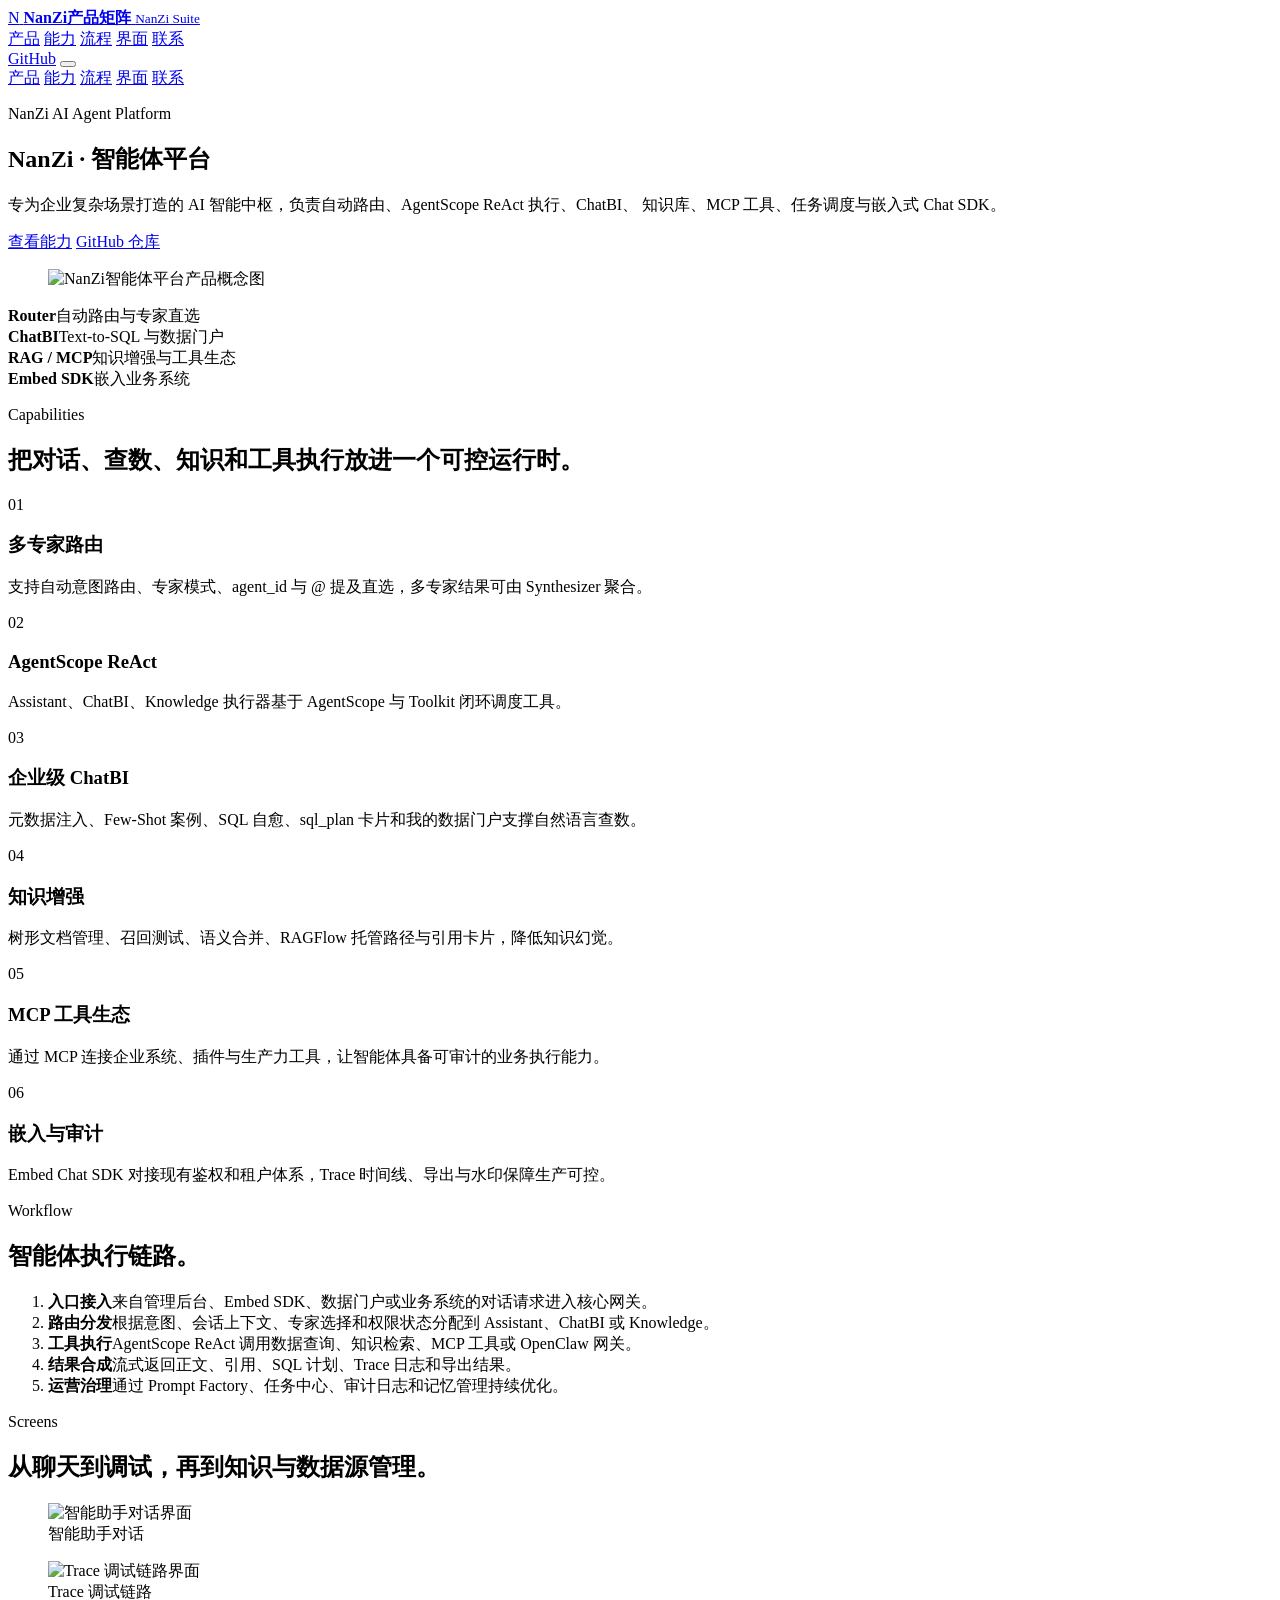
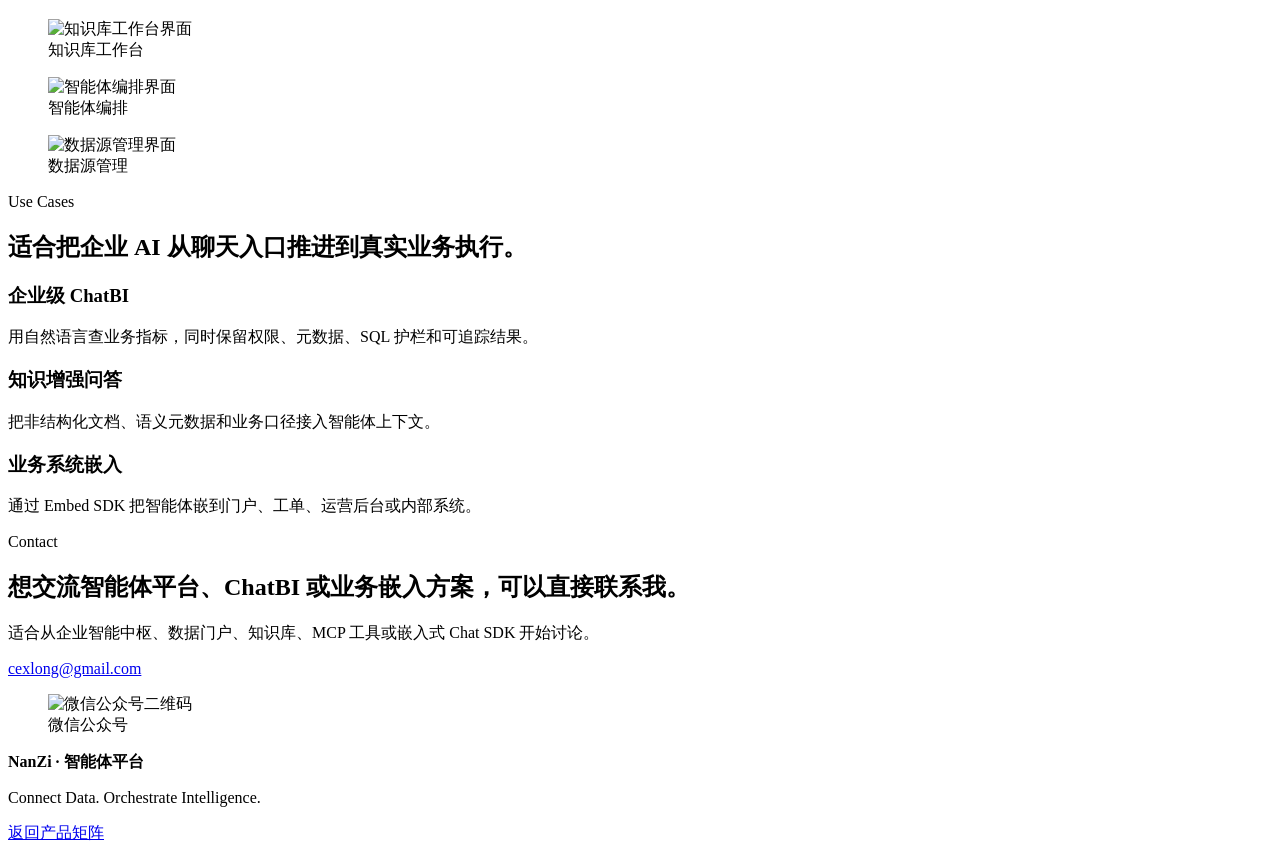
==== products/ai-agent-platform.html @ 121e5076 "将品牌名从云枢/yunshu 统一替换为 NanZi/nanzi" ====
<!DOCTYPE html>
<html lang="zh-CN">
  <head>
    <meta charset="UTF-8" />
    <meta name="viewport" content="width=device-width, initial-scale=1.0" />
    <meta
      name="description"
      content="NanZi · 智能体平台：企业级 AI 智能体编排、ChatBI、知识库、MCP、Embed Chat SDK 与全链路 Trace。"
    />
    <title>NanZi · 智能体平台 | NanZi产品矩阵</title>
    <link rel="canonical" href="https://randychen1985.github.io/nanzi/products/ai-agent-platform.html" />
    <meta property="og:type" content="website" />
    <meta property="og:locale" content="zh_CN" />
    <meta property="og:site_name" content="NanZi产品矩阵" />
    <meta property="og:title" content="NanZi · 智能体平台" />
    <meta
      property="og:description"
      content="面向企业复杂场景的 AI 智能中枢，承接路由、编排、ChatBI、知识增强、工具执行与业务系统嵌入。"
    />
    <meta property="og:url" content="https://randychen1985.github.io/nanzi/products/ai-agent-platform.html" />
    <meta
      property="og:image"
      content="https://randychen1985.github.io/nanzi/assets/images/generated-agent-platform.png"
    />
    <meta name="twitter:card" content="summary_large_image" />
    <link rel="icon" href="../assets/favicon.svg" type="image/svg+xml" />
    <link rel="stylesheet" href="../styles.css" />
  </head>
  <body class="product-page">
    <header class="site-header product-header" data-header>
      <a class="brand" href="../index.html" aria-label="回到NanZi产品矩阵首页">
        <span class="brand-mark">N</span>
        <span>
          <strong>NanZi产品矩阵</strong>
          <small>NanZi Suite</small>
        </span>
      </a>
      <nav class="desktop-nav" aria-label="主导航">
        <a href="../index.html#products">产品</a>
        <a href="#capabilities">能力</a>
        <a href="#workflow">流程</a>
        <a href="#screens">界面</a>
        <a href="#contact">联系</a>
      </nav>
      <a class="header-action" href="https://github.com/RandyChen1985/nanzi-ai-agent-platform" target="_blank" rel="noopener noreferrer">GitHub</a>
      <button class="menu-button" type="button" data-menu-button aria-label="打开菜单">
        <span></span>
        <span></span>
      </button>
    </header>

    <nav class="mobile-nav" data-mobile-nav aria-label="移动导航">
      <a href="../index.html#products">产品</a>
      <a href="#capabilities">能力</a>
      <a href="#workflow">流程</a>
      <a href="#screens">界面</a>
      <a href="#contact">联系</a>
    </nav>

    <main id="top">
      <section class="product-hero agent-theme" aria-labelledby="product-title">
        <div class="container product-hero-grid">
          <div class="product-hero-copy">
            <p class="eyebrow">NanZi AI Agent Platform</p>
            <h1 id="product-title">NanZi · 智能体平台</h1>
            <p>
              专为企业复杂场景打造的 AI 智能中枢，负责自动路由、AgentScope ReAct 执行、ChatBI、
              知识库、MCP 工具、任务调度与嵌入式 Chat SDK。
            </p>
            <div class="hero-actions">
              <a class="button primary" href="#capabilities">查看能力</a>
              <a class="button secondary" href="https://github.com/RandyChen1985/nanzi-ai-agent-platform" target="_blank" rel="noopener noreferrer">GitHub 仓库</a>
            </div>
          </div>
          <figure class="product-hero-shot">
            <img src="../assets/images/generated-agent-platform.png" alt="NanZi智能体平台产品概念图" />
          </figure>
        </div>
      </section>

      <section class="product-strip" aria-label="产品摘要">
        <div class="container strip-grid">
          <div><strong>Router</strong><span>自动路由与专家直选</span></div>
          <div><strong>ChatBI</strong><span>Text-to-SQL 与数据门户</span></div>
          <div><strong>RAG / MCP</strong><span>知识增强与工具生态</span></div>
          <div><strong>Embed SDK</strong><span>嵌入业务系统</span></div>
        </div>
      </section>

      <section class="section" id="capabilities" aria-labelledby="capabilities-title">
        <div class="container">
          <div class="section-heading">
            <p class="section-kicker">Capabilities</p>
            <h2 id="capabilities-title">把对话、查数、知识和工具执行放进一个可控运行时。</h2>
          </div>
          <div class="capability-grid">
            <article>
              <span>01</span>
              <h3>多专家路由</h3>
              <p>支持自动意图路由、专家模式、agent_id 与 @ 提及直选，多专家结果可由 Synthesizer 聚合。</p>
            </article>
            <article>
              <span>02</span>
              <h3>AgentScope ReAct</h3>
              <p>Assistant、ChatBI、Knowledge 执行器基于 AgentScope 与 Toolkit 闭环调度工具。</p>
            </article>
            <article>
              <span>03</span>
              <h3>企业级 ChatBI</h3>
              <p>元数据注入、Few-Shot 案例、SQL 自愈、sql_plan 卡片和我的数据门户支撑自然语言查数。</p>
            </article>
            <article>
              <span>04</span>
              <h3>知识增强</h3>
              <p>树形文档管理、召回测试、语义合并、RAGFlow 托管路径与引用卡片，降低知识幻觉。</p>
            </article>
            <article>
              <span>05</span>
              <h3>MCP 工具生态</h3>
              <p>通过 MCP 连接企业系统、插件与生产力工具，让智能体具备可审计的业务执行能力。</p>
            </article>
            <article>
              <span>06</span>
              <h3>嵌入与审计</h3>
              <p>Embed Chat SDK 对接现有鉴权和租户体系，Trace 时间线、导出与水印保障生产可控。</p>
            </article>
          </div>
        </div>
      </section>

      <section class="section product-flow-section" id="workflow" aria-labelledby="workflow-title">
        <div class="container product-flow-grid">
          <div>
            <p class="section-kicker">Workflow</p>
            <h2 id="workflow-title">智能体执行链路。</h2>
          </div>
          <ol class="timeline-list">
            <li><strong>入口接入</strong><span>来自管理后台、Embed SDK、数据门户或业务系统的对话请求进入核心网关。</span></li>
            <li><strong>路由分发</strong><span>根据意图、会话上下文、专家选择和权限状态分配到 Assistant、ChatBI 或 Knowledge。</span></li>
            <li><strong>工具执行</strong><span>AgentScope ReAct 调用数据查询、知识检索、MCP 工具或 OpenClaw 网关。</span></li>
            <li><strong>结果合成</strong><span>流式返回正文、引用、SQL 计划、Trace 日志和导出结果。</span></li>
            <li><strong>运营治理</strong><span>通过 Prompt Factory、任务中心、审计日志和记忆管理持续优化。</span></li>
          </ol>
        </div>
      </section>

      <section class="section screenshot-section" id="screens" aria-labelledby="screens-title">
        <div class="container">
          <div class="section-heading compact">
            <p class="section-kicker">Screens</p>
            <h2 id="screens-title">从聊天到调试，再到知识与数据源管理。</h2>
          </div>
          <div class="screenshot-grid">
            <figure class="wide"><img src="../assets/images/agent-ai-chat.png" alt="智能助手对话界面" /><figcaption>智能助手对话</figcaption></figure>
            <figure><img src="../assets/images/agent-chat-debug.png" alt="Trace 调试链路界面" /><figcaption>Trace 调试链路</figcaption></figure>
            <figure><img src="../assets/images/agent-knowledge.png" alt="知识库工作台界面" /><figcaption>知识库工作台</figcaption></figure>
            <figure><img src="../assets/images/agent-bot-list.png" alt="智能体编排界面" /><figcaption>智能体编排</figcaption></figure>
            <figure><img src="../assets/images/agent-datasource.png" alt="数据源管理界面" /><figcaption>数据源管理</figcaption></figure>
          </div>
        </div>
      </section>

      <section class="section usecase-section" aria-labelledby="usecase-title">
        <div class="container">
          <div class="section-heading compact">
            <p class="section-kicker">Use Cases</p>
            <h2 id="usecase-title">适合把企业 AI 从聊天入口推进到真实业务执行。</h2>
          </div>
          <div class="usecase-grid">
            <article><h3>企业级 ChatBI</h3><p>用自然语言查业务指标，同时保留权限、元数据、SQL 护栏和可追踪结果。</p></article>
            <article><h3>知识增强问答</h3><p>把非结构化文档、语义元数据和业务口径接入智能体上下文。</p></article>
            <article><h3>业务系统嵌入</h3><p>通过 Embed SDK 把智能体嵌到门户、工单、运营后台或内部系统。</p></article>
          </div>
        </div>
      </section>

      <section class="section contact-section" id="contact" aria-labelledby="contact-title">
        <div class="container contact-grid">
          <div class="contact-copy">
            <p class="section-kicker">Contact</p>
            <h2 id="contact-title">想交流智能体平台、ChatBI 或业务嵌入方案，可以直接联系我。</h2>
            <p>适合从企业智能中枢、数据门户、知识库、MCP 工具或嵌入式 Chat SDK 开始讨论。</p>
            <a class="contact-email" href="mailto:cexlong@gmail.com">cexlong@gmail.com</a>
          </div>
          <figure class="wechat-card">
            <img src="../assets/images/weixin.png" alt="微信公众号二维码" />
            <figcaption>微信公众号</figcaption>
          </figure>
        </div>
      </section>
    </main>

    <footer class="site-footer">
      <div class="container footer-grid">
        <div>
          <strong>NanZi · 智能体平台</strong>
          <p>Connect Data. Orchestrate Intelligence.</p>
        </div>
        <a href="../index.html">返回产品矩阵</a>
      </div>
    </footer>

    <script src="../script.js"></script>
  </body>
</html>
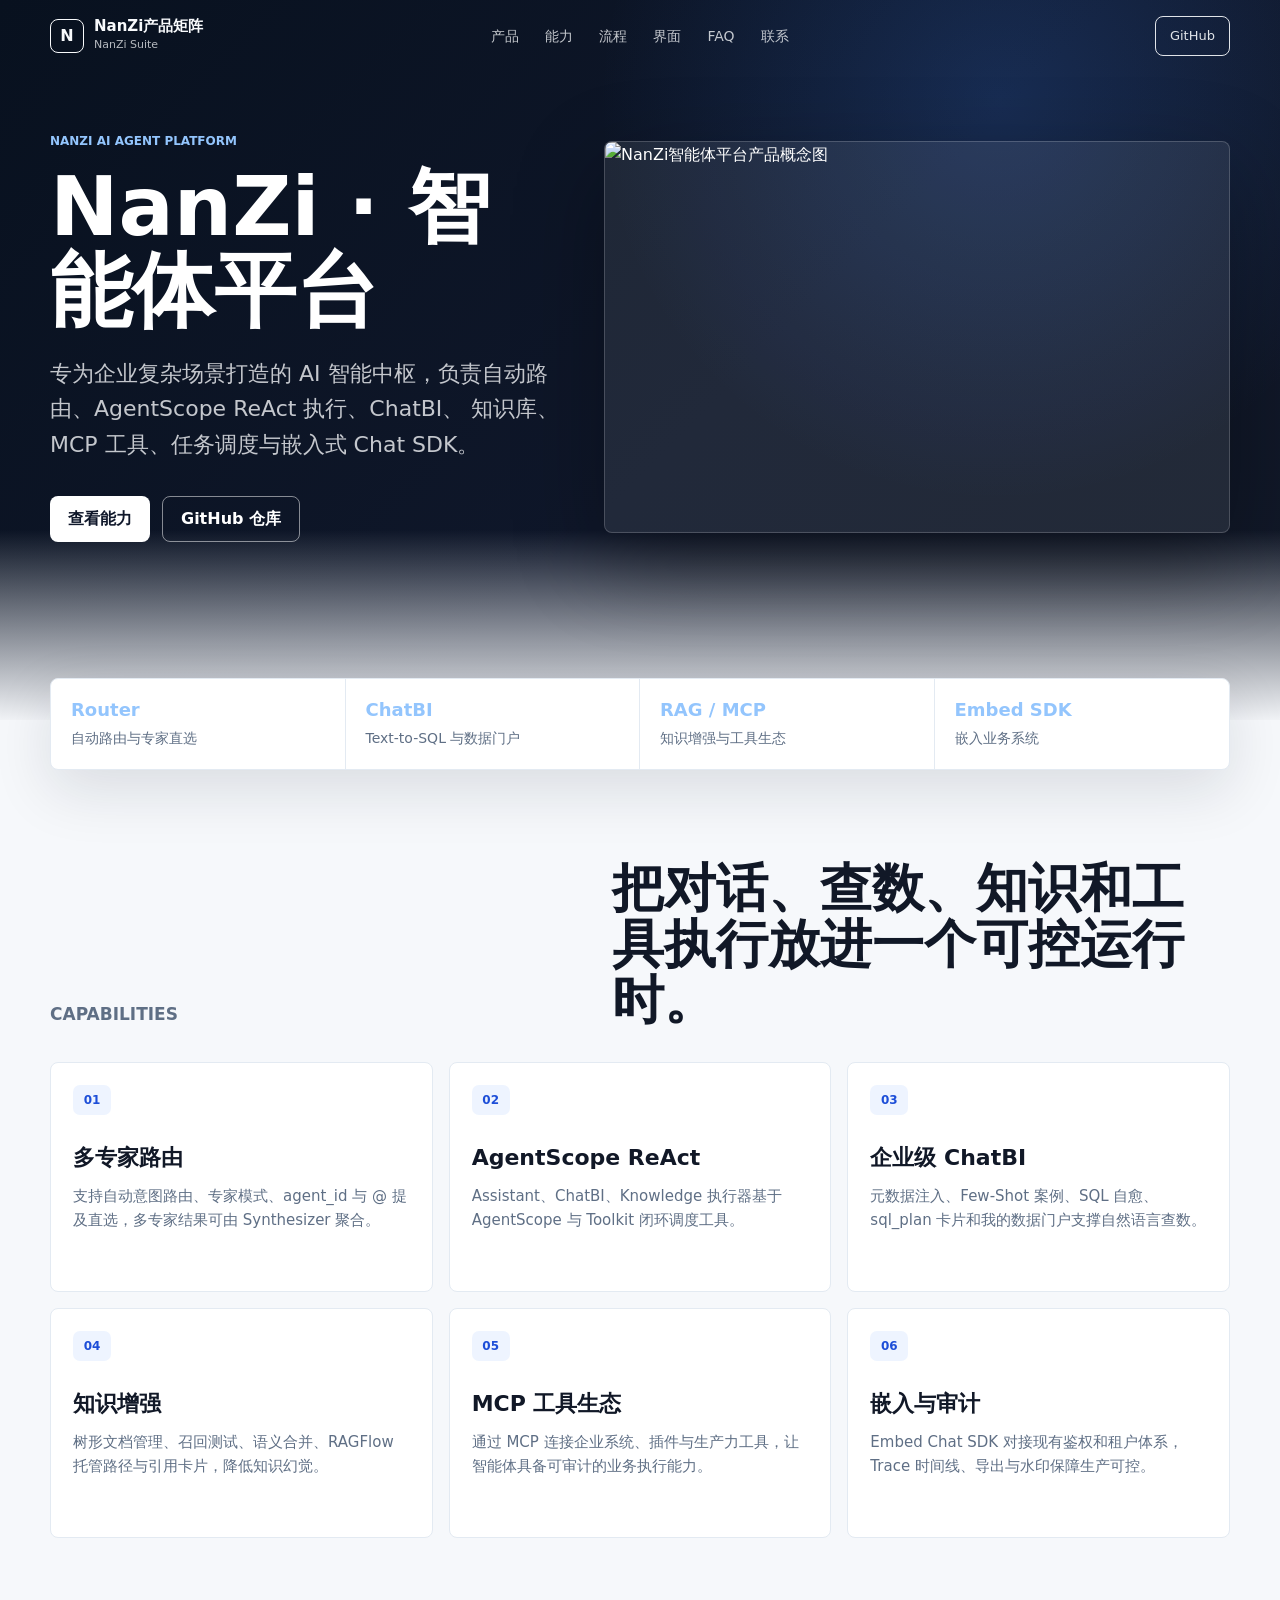
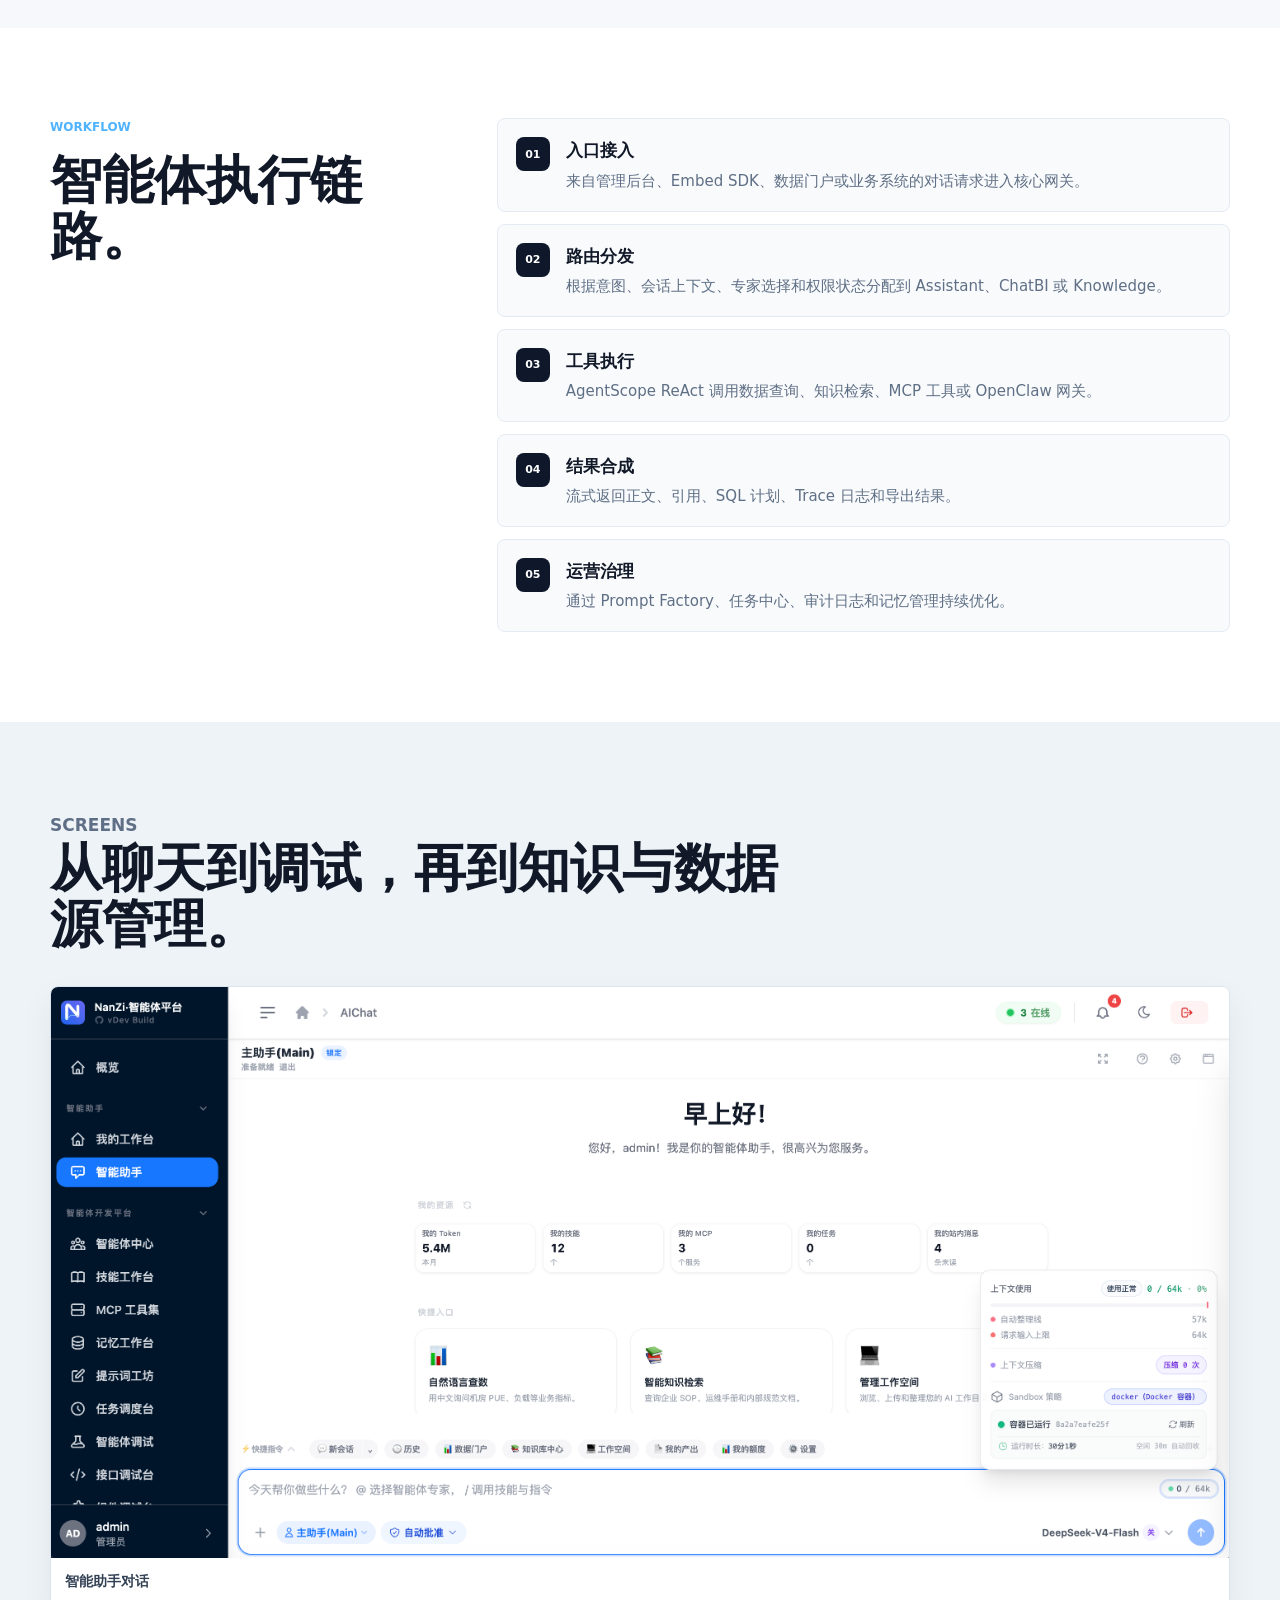
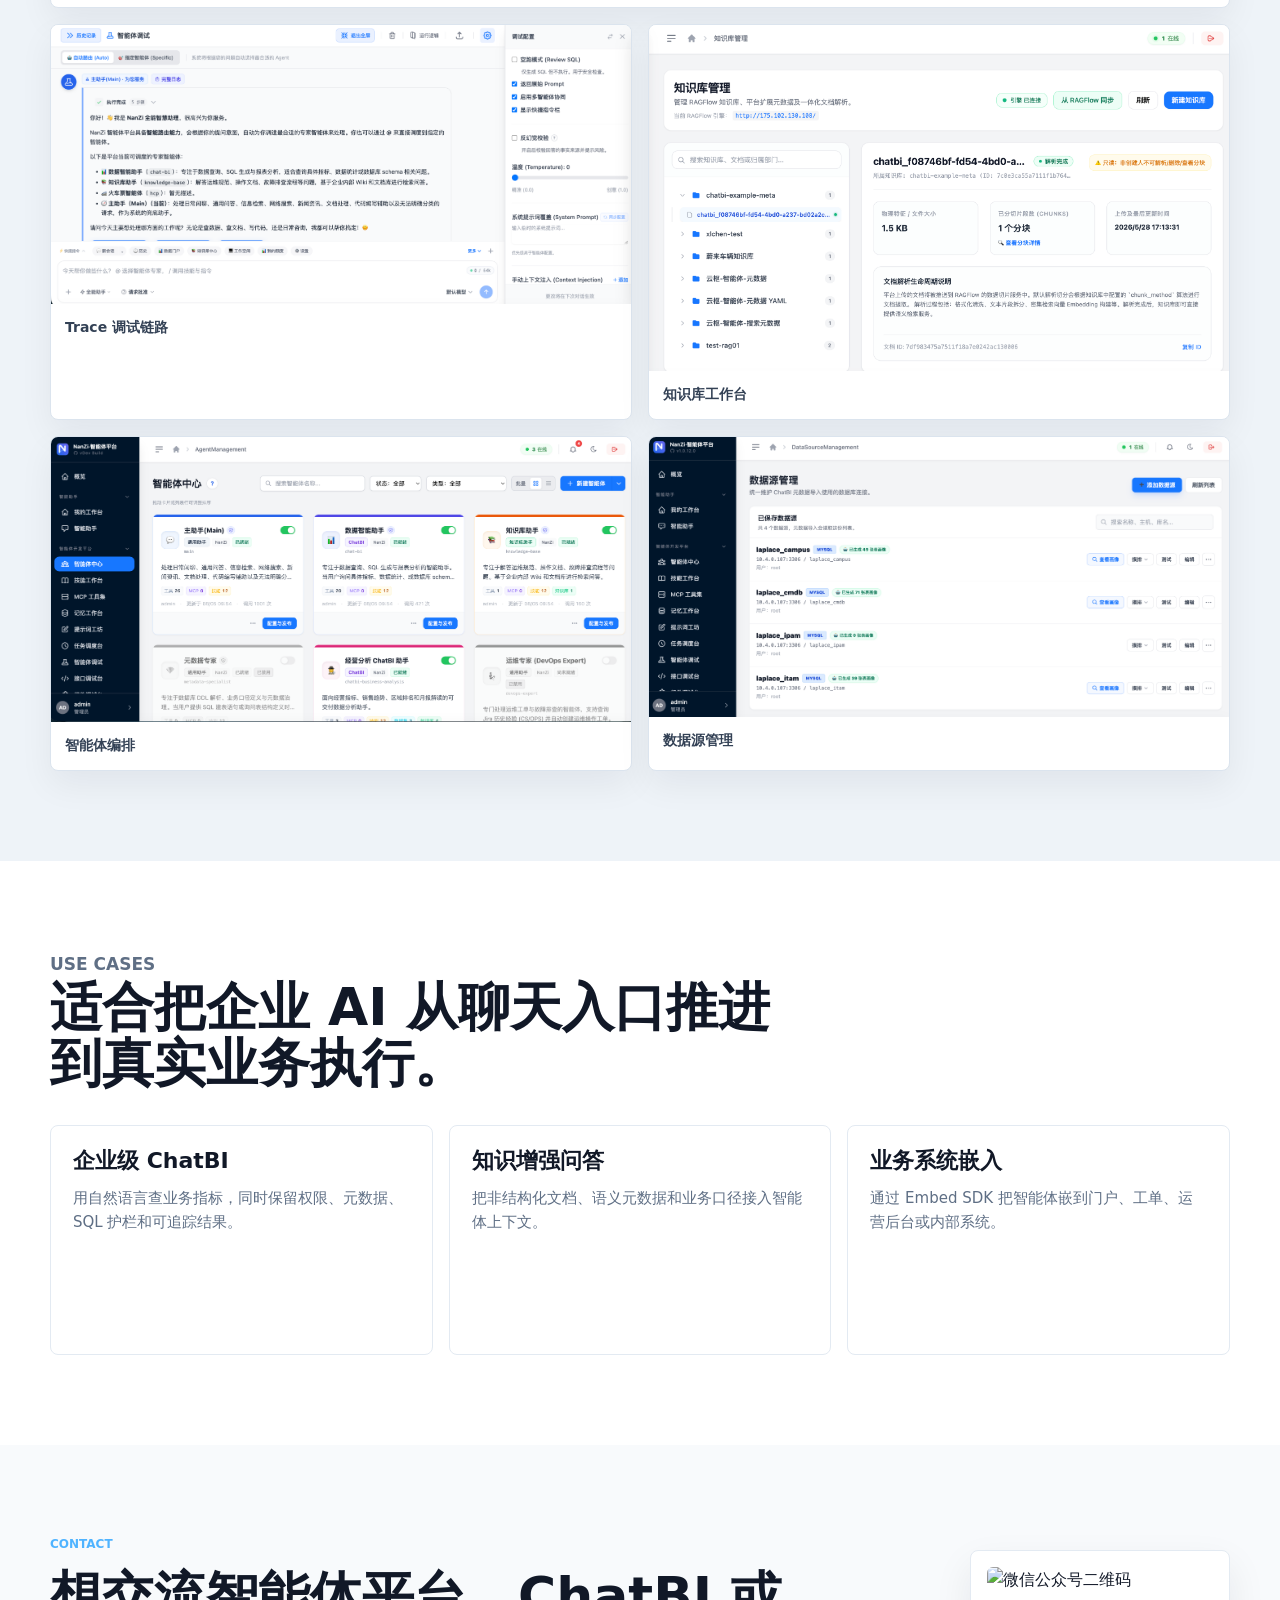
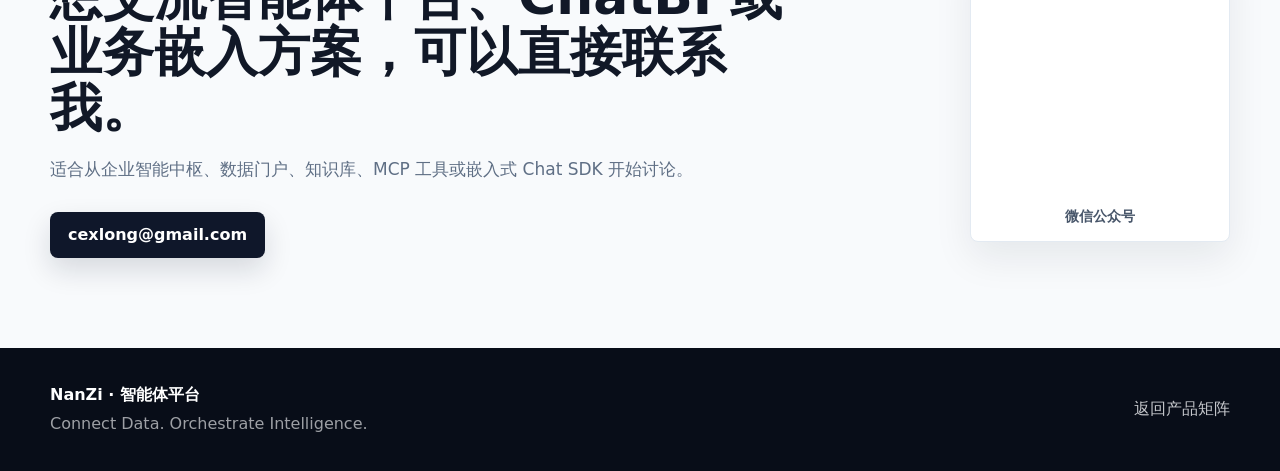
==== commit c47cc100: "新增智能体平台 FAQ 帮助手册页面及导航菜单链接" ====
--- a/products/ai-agent-platform.html
+++ b/products/ai-agent-platform.html
@@ -8,7 +8,7 @@
       content="NanZi · 智能体平台：企业级 AI 智能体编排、ChatBI、知识库、MCP、Embed Chat SDK 与全链路 Trace。"
     />
     <title>NanZi · 智能体平台 | NanZi产品矩阵</title>
-    <link rel="canonical" href="https://randychen1985.github.io/nanzi/products/ai-agent-platform.html" />
+    <link rel="canonical" href="https://randychen1985.github.io/nanzi-aigc/products/ai-agent-platform.html" />
     <meta property="og:type" content="website" />
     <meta property="og:locale" content="zh_CN" />
     <meta property="og:site_name" content="NanZi产品矩阵" />
@@ -17,10 +17,10 @@
       property="og:description"
       content="面向企业复杂场景的 AI 智能中枢，承接路由、编排、ChatBI、知识增强、工具执行与业务系统嵌入。"
     />
-    <meta property="og:url" content="https://randychen1985.github.io/nanzi/products/ai-agent-platform.html" />
+    <meta property="og:url" content="https://randychen1985.github.io/nanzi-aigc/products/ai-agent-platform.html" />
     <meta
       property="og:image"
-      content="https://randychen1985.github.io/nanzi/assets/images/generated-agent-platform.png"
+      content="https://randychen1985.github.io/nanzi-aigc/assets/images/generated-agent-platform.png"
     />
     <meta name="twitter:card" content="summary_large_image" />
     <link rel="icon" href="../assets/favicon.svg" type="image/svg+xml" />
@@ -40,6 +40,7 @@
         <a href="#capabilities">能力</a>
         <a href="#workflow">流程</a>
         <a href="#screens">界面</a>
+        <a href="faq.html">FAQ</a>
         <a href="#contact">联系</a>
       </nav>
       <a class="header-action" href="https://github.com/RandyChen1985/nanzi-ai-agent-platform" target="_blank" rel="noopener noreferrer">GitHub</a>
@@ -54,6 +55,7 @@
       <a href="#capabilities">能力</a>
       <a href="#workflow">流程</a>
       <a href="#screens">界面</a>
+      <a href="faq.html">FAQ</a>
       <a href="#contact">联系</a>
     </nav>
 
--- a/styles.css
+++ b/styles.css
@@ -0,0 +1,1276 @@
+:root {
+  --bg: #f6f8fb;
+  --panel: #ffffff;
+  --ink: #111827;
+  --muted: #5f6f85;
+  --soft: #e3eaf2;
+  --blue: #1d4ed8;
+  --cyan: #0891b2;
+  --green: #15803d;
+  --amber: #b45309;
+  --radius: 8px;
+  --shadow: 0 24px 70px rgba(15, 23, 42, 0.14);
+}
+
+* {
+  box-sizing: border-box;
+}
+
+html {
+  scroll-behavior: smooth;
+}
+
+body {
+  margin: 0;
+  background: var(--bg);
+  color: var(--ink);
+  font-family: Inter, ui-sans-serif, system-ui, -apple-system, BlinkMacSystemFont, "Segoe UI",
+    "PingFang SC", "Microsoft YaHei", sans-serif;
+  line-height: 1.6;
+}
+
+a {
+  color: inherit;
+  text-decoration: none;
+}
+
+img {
+  display: block;
+  max-width: 100%;
+}
+
+.site-header {
+  position: fixed;
+  top: 0;
+  left: 0;
+  right: 0;
+  z-index: 20;
+  display: grid;
+  grid-template-columns: 1fr auto 1fr;
+  align-items: center;
+  gap: 24px;
+  height: 72px;
+  padding: 0 max(24px, calc((100vw - 1180px) / 2));
+  color: #f8fafc;
+  transition: background 180ms ease, border-color 180ms ease, color 180ms ease;
+}
+
+.site-header.is-scrolled,
+.site-header.is-open {
+  background: rgba(255, 255, 255, 0.94);
+  border-bottom: 1px solid rgba(226, 232, 240, 0.9);
+  color: var(--ink);
+  backdrop-filter: blur(16px);
+}
+
+.brand {
+  display: inline-flex;
+  align-items: center;
+  gap: 10px;
+  min-width: 0;
+}
+
+.brand-mark {
+  display: grid;
+  width: 34px;
+  height: 34px;
+  place-items: center;
+  border: 1px solid currentColor;
+  border-radius: 8px;
+  font-weight: 800;
+}
+
+.brand strong,
+.brand small {
+  display: block;
+}
+
+.brand strong {
+  font-size: 15px;
+  line-height: 1.1;
+}
+
+.brand small {
+  margin-top: 2px;
+  color: currentColor;
+  font-size: 11px;
+  opacity: 0.72;
+}
+
+.desktop-nav {
+  display: inline-flex;
+  align-items: center;
+  gap: 26px;
+  color: currentColor;
+  font-size: 14px;
+}
+
+.desktop-nav a {
+  opacity: 0.78;
+}
+
+.desktop-nav a:hover {
+  opacity: 1;
+}
+
+.header-action {
+  justify-self: end;
+  padding: 9px 14px;
+  border: 1px solid currentColor;
+  border-radius: 8px;
+  font-size: 13px;
+  opacity: 0.9;
+}
+
+.menu-button {
+  display: none;
+  justify-self: end;
+  width: 38px;
+  height: 38px;
+  border: 1px solid currentColor;
+  border-radius: 8px;
+  background: transparent;
+  color: inherit;
+}
+
+.menu-button span {
+  display: block;
+  width: 16px;
+  height: 2px;
+  margin: 5px auto;
+  background: currentColor;
+}
+
+.mobile-nav {
+  position: fixed;
+  top: 72px;
+  left: 16px;
+  right: 16px;
+  z-index: 19;
+  display: none;
+  grid-template-columns: 1fr 1fr;
+  gap: 8px;
+  padding: 12px;
+  background: rgba(255, 255, 255, 0.96);
+  border: 1px solid var(--soft);
+  border-radius: 8px;
+  box-shadow: 0 18px 50px rgba(15, 23, 42, 0.16);
+}
+
+.mobile-nav.is-open {
+  display: grid;
+}
+
+.mobile-nav a {
+  padding: 10px;
+  border-radius: 7px;
+  background: #f8fafc;
+  color: var(--ink);
+  font-size: 14px;
+}
+
+.hero {
+  position: relative;
+  display: grid;
+  min-height: 92vh;
+  padding: 118px 24px 56px;
+  overflow: hidden;
+  color: #f8fafc;
+  isolation: isolate;
+}
+
+.hero-media {
+  position: absolute;
+  inset: 0;
+  z-index: -2;
+  display: grid;
+  grid-template-columns: repeat(3, 1fr);
+  gap: 0;
+  background: #0b1220;
+}
+
+.hero-media img {
+  width: 100%;
+  height: 100%;
+  min-height: 92vh;
+  object-fit: cover;
+  filter: saturate(0.8) contrast(0.95);
+  opacity: 0.52;
+}
+
+.hero-overlay {
+  position: absolute;
+  inset: 0;
+  z-index: -1;
+  background:
+    linear-gradient(90deg, rgba(6, 10, 18, 0.88), rgba(6, 10, 18, 0.68) 48%, rgba(6, 10, 18, 0.72)),
+    linear-gradient(180deg, rgba(6, 10, 18, 0.58), rgba(6, 10, 18, 0.88));
+}
+
+.hero-content,
+.container {
+  width: min(1180px, calc(100vw - 48px));
+  margin: 0 auto;
+}
+
+.hero-content {
+  display: flex;
+  flex-direction: column;
+  justify-content: center;
+}
+
+.eyebrow,
+.section-kicker {
+  margin: 0 0 14px;
+  color: #4fb3ff;
+  font-size: 12px;
+  font-weight: 800;
+  letter-spacing: 0;
+  text-transform: uppercase;
+}
+
+.hero h1 {
+  margin: 0;
+  font-size: clamp(40px, 6.8vw, 88px);
+  line-height: 0.98;
+  letter-spacing: 0;
+  white-space: nowrap;
+}
+
+.hero-lead {
+  max-width: 720px;
+  margin: 26px 0 0;
+  color: rgba(248, 250, 252, 0.84);
+  font-size: clamp(18px, 2.2vw, 24px);
+}
+
+.hero-actions {
+  display: flex;
+  flex-wrap: wrap;
+  gap: 12px;
+  margin-top: 34px;
+}
+
+.button {
+  display: inline-flex;
+  align-items: center;
+  justify-content: center;
+  min-height: 46px;
+  padding: 0 18px;
+  border-radius: 8px;
+  font-weight: 700;
+}
+
+.button.primary {
+  background: #ffffff;
+  color: #0f172a;
+}
+
+.button.secondary {
+  border: 1px solid rgba(255, 255, 255, 0.5);
+  color: #ffffff;
+}
+
+.hero-metrics {
+  display: grid;
+  grid-template-columns: repeat(3, minmax(0, 1fr));
+  gap: 1px;
+  width: min(760px, 100%);
+  margin: 54px 0 0;
+  padding: 1px;
+  background: rgba(255, 255, 255, 0.2);
+  border: 1px solid rgba(255, 255, 255, 0.18);
+  border-radius: 8px;
+  overflow: hidden;
+}
+
+.hero-metric {
+  position: relative;
+  display: block;
+  padding: 16px;
+  color: #ffffff;
+  background: rgba(4, 9, 18, 0.38);
+  transition: background 160ms ease;
+}
+
+.hero-metric::after {
+  position: absolute;
+  inset: 0;
+  border: 1px solid transparent;
+  box-shadow: inset 0 0 0 0 rgba(79, 179, 255, 0);
+  content: "";
+  pointer-events: none;
+  transition: border-color 160ms ease, box-shadow 160ms ease;
+}
+
+.hero-metric:hover,
+.hero-metric:focus-visible {
+  background: rgba(18, 32, 54, 0.86);
+}
+
+.hero-metric:hover::after,
+.hero-metric:focus-visible::after {
+  border-color: rgba(79, 179, 255, 0.82);
+  box-shadow:
+    inset 0 0 0 1px rgba(255, 255, 255, 0.14),
+    inset 0 0 22px rgba(79, 179, 255, 0.12);
+}
+
+.hero-metric:focus-visible {
+  outline: 2px solid rgba(125, 211, 252, 0.9);
+  outline-offset: -4px;
+}
+
+.hero-metric strong {
+  display: block;
+  font-size: 13px;
+  font-weight: 800;
+}
+
+.hero-metric span {
+  display: block;
+  margin-top: 4px;
+  color: rgba(248, 250, 252, 0.72);
+  font-size: 13px;
+}
+
+.section {
+  padding: 90px 0;
+}
+
+.intro-section {
+  background: #ffffff;
+}
+
+.intro-grid {
+  display: grid;
+  grid-template-columns: 0.9fr 1.1fr;
+  gap: 52px;
+  align-items: start;
+}
+
+h2 {
+  margin: 0;
+  color: var(--ink);
+  font-size: clamp(30px, 4.2vw, 52px);
+  line-height: 1.08;
+  letter-spacing: 0;
+}
+
+.intro-grid > p,
+.section-heading p,
+.showcase-copy p,
+.delivery-grid p {
+  margin: 0;
+  color: var(--muted);
+  font-size: 17px;
+}
+
+.section-heading {
+  display: grid;
+  grid-template-columns: 0.84fr 1fr;
+  gap: 42px;
+  align-items: end;
+  margin-bottom: 34px;
+}
+
+.section-heading.compact {
+  display: block;
+  max-width: 760px;
+}
+
+.section-heading.compact p:last-child {
+  margin-top: 18px;
+}
+
+.product-grid {
+  display: grid;
+  gap: 18px;
+}
+
+.product-card {
+  display: grid;
+  grid-template-columns: minmax(300px, 0.9fr) minmax(0, 1.1fr);
+  gap: 22px;
+  align-items: stretch;
+  min-height: 360px;
+  padding: 22px;
+  background: var(--panel);
+  border: 1px solid var(--soft);
+  border-radius: 8px;
+  box-shadow: 0 8px 28px rgba(15, 23, 42, 0.05);
+}
+
+.featured-product {
+  grid-template-columns: minmax(300px, 0.88fr) minmax(0, 1.12fr);
+}
+
+.product-copy {
+  display: flex;
+  flex-direction: column;
+  justify-content: center;
+  min-width: 0;
+  padding: 8px;
+}
+
+.product-index {
+  margin: 0 0 14px;
+  color: var(--accent);
+  font-size: 13px;
+  font-weight: 800;
+}
+
+.product-copy h3,
+.scenario-grid h3 {
+  margin: 0;
+  color: var(--ink);
+  font-size: 25px;
+  line-height: 1.18;
+}
+
+.product-copy p {
+  margin: 16px 0 0;
+  color: var(--muted);
+}
+
+.product-copy ul {
+  display: grid;
+  gap: 8px;
+  margin: 20px 0 0;
+  padding: 0;
+  list-style: none;
+}
+
+.product-copy li {
+  position: relative;
+  padding-left: 18px;
+  color: #334155;
+  font-size: 14px;
+}
+
+.product-copy li::before {
+  position: absolute;
+  top: 10px;
+  left: 0;
+  width: 7px;
+  height: 7px;
+  background: var(--accent);
+  border-radius: 50%;
+  content: "";
+}
+
+.product-link {
+  display: inline-flex;
+  align-items: center;
+  gap: 8px;
+  width: fit-content;
+  min-height: 40px;
+  margin-top: 22px;
+  padding: 0 14px;
+  color: var(--accent);
+  font-size: 14px;
+  font-weight: 800;
+  border: 1px solid color-mix(in srgb, var(--accent) 28%, transparent);
+  border-radius: 8px;
+  background: color-mix(in srgb, var(--accent) 8%, #ffffff);
+  transition: transform 160ms ease, border-color 160ms ease, background 160ms ease;
+}
+
+.product-link:hover {
+  background: color-mix(in srgb, var(--accent) 12%, #ffffff);
+  border-color: color-mix(in srgb, var(--accent) 42%, transparent);
+  transform: translateY(-1px);
+}
+
+.product-link span {
+  font-size: 15px;
+}
+
+.product-actions {
+  display: flex;
+  flex-wrap: wrap;
+  gap: 10px;
+  margin-top: 22px;
+}
+
+.product-actions .product-link {
+  margin-top: 0;
+}
+
+.product-link.ghost {
+  color: #334155;
+  background: #ffffff;
+  border-color: var(--soft);
+}
+
+.product-link.ghost:hover {
+  background: #f8fafc;
+  border-color: color-mix(in srgb, var(--accent) 28%, var(--soft));
+}
+
+.accent-cyan {
+  --accent: var(--cyan);
+}
+
+.accent-blue {
+  --accent: var(--blue);
+}
+
+.accent-green {
+  --accent: var(--green);
+}
+
+.product-shot,
+.showcase-image {
+  position: relative;
+  min-width: 0;
+  margin: 0;
+  overflow: hidden;
+  background: #eef3f8;
+  border: 1px solid #dbe4ee;
+  border-radius: 8px;
+}
+
+.product-shot a {
+  display: block;
+  height: 100%;
+  cursor: pointer;
+}
+
+.product-shot a:hover img {
+  opacity: 0.92;
+}
+
+.product-shot img {
+  width: 100%;
+  height: 100%;
+  min-height: 316px;
+  object-fit: cover;
+  object-position: left top;
+  transition: opacity 0.2s ease;
+}
+
+.architecture-section {
+  background: #ffffff;
+}
+
+.architecture-flow {
+  display: grid;
+  grid-template-columns: 1fr 42px 1fr 42px 1fr 42px 1fr;
+  align-items: center;
+  margin-top: 40px;
+}
+
+.flow-node {
+  min-height: 210px;
+  padding: 22px;
+  background: #f8fafc;
+  border: 1px solid var(--soft);
+  border-radius: 8px;
+}
+
+.flow-node span {
+  display: inline-grid;
+  width: 34px;
+  height: 28px;
+  place-items: center;
+  margin-bottom: 26px;
+  background: #eaf1ff;
+  border-radius: 7px;
+  color: var(--blue);
+  font-size: 12px;
+  font-weight: 800;
+}
+
+.flow-node strong {
+  display: block;
+  font-size: 19px;
+}
+
+.flow-node p {
+  margin: 12px 0 0;
+  color: var(--muted);
+  font-size: 14px;
+}
+
+.flow-line {
+  height: 1px;
+  background: #b8c4d2;
+}
+
+.split-showcase {
+  background: #eef3f8;
+}
+
+.showcase-grid {
+  display: grid;
+  grid-template-columns: minmax(0, 1.16fr) minmax(320px, 0.84fr);
+  gap: 38px;
+  align-items: center;
+}
+
+.showcase-image.large img {
+  width: 100%;
+  aspect-ratio: 16 / 9;
+  object-fit: cover;
+  object-position: left top;
+}
+
+.showcase-copy {
+  display: grid;
+  gap: 20px;
+}
+
+.feature-list {
+  display: flex;
+  flex-wrap: wrap;
+  gap: 8px;
+}
+
+.feature-list span {
+  padding: 8px 10px;
+  background: #ffffff;
+  border: 1px solid var(--soft);
+  border-radius: 8px;
+  color: #334155;
+  font-size: 13px;
+  font-weight: 700;
+}
+
+.scenario-grid {
+  display: grid;
+  grid-template-columns: repeat(3, 1fr);
+  gap: 16px;
+}
+
+.scenario-grid article {
+  min-height: 220px;
+  padding: 22px;
+  background: #ffffff;
+  border: 1px solid var(--soft);
+  border-radius: 8px;
+}
+
+.scenario-icon {
+  display: inline-grid;
+  height: 34px;
+  min-width: 42px;
+  place-items: center;
+  margin-bottom: 28px;
+  padding: 0 10px;
+  background: #f1f5f9;
+  border-radius: 7px;
+  color: #0f172a;
+  font-size: 12px;
+  font-weight: 900;
+}
+
+.scenario-grid p {
+  margin: 12px 0 0;
+  color: var(--muted);
+  font-size: 15px;
+}
+
+.delivery-section {
+  background: #0f172a;
+  color: #ffffff;
+}
+
+.delivery-section h2 {
+  color: #ffffff;
+}
+
+.delivery-grid {
+  display: grid;
+  grid-template-columns: 1fr 0.95fr;
+  gap: 48px;
+  align-items: start;
+}
+
+.delivery-grid p {
+  margin-top: 20px;
+  color: rgba(248, 250, 252, 0.74);
+}
+
+.delivery-points {
+  display: grid;
+  gap: 12px;
+}
+
+.delivery-points div {
+  padding: 18px;
+  background: rgba(255, 255, 255, 0.06);
+  border: 1px solid rgba(255, 255, 255, 0.12);
+  border-radius: 8px;
+}
+
+.delivery-points strong,
+.delivery-points span {
+  display: block;
+}
+
+.delivery-points strong {
+  font-size: 17px;
+}
+
+.delivery-points span {
+  margin-top: 6px;
+  color: rgba(248, 250, 252, 0.7);
+  font-size: 14px;
+}
+
+.contact-section {
+  background: #f8fafc;
+}
+
+.contact-grid {
+  display: grid;
+  grid-template-columns: minmax(0, 1fr) 260px;
+  gap: 48px;
+  align-items: center;
+}
+
+.contact-copy {
+  max-width: 760px;
+}
+
+.contact-copy p:last-of-type {
+  margin: 20px 0 0;
+  color: var(--muted);
+  font-size: 17px;
+}
+
+.contact-email {
+  display: inline-flex;
+  align-items: center;
+  justify-content: center;
+  min-height: 46px;
+  margin-top: 28px;
+  padding: 0 18px;
+  color: #ffffff;
+  font-weight: 800;
+  background: #0f172a;
+  border-radius: 8px;
+  box-shadow: 0 12px 28px rgba(15, 23, 42, 0.14);
+}
+
+.contact-email:hover {
+  background: #1e293b;
+}
+
+.wechat-card {
+  width: 100%;
+  margin: 0;
+  padding: 16px 16px 14px;
+  background: #ffffff;
+  border: 1px solid var(--soft);
+  border-radius: 8px;
+  box-shadow: 0 16px 38px rgba(15, 23, 42, 0.08);
+}
+
+.wechat-card img {
+  display: block;
+  width: 100%;
+  aspect-ratio: 1 / 1;
+  object-fit: contain;
+  background: #ffffff;
+  border-radius: 6px;
+}
+
+.wechat-card figcaption {
+  margin-top: 12px;
+  color: #475569;
+  font-size: 14px;
+  font-weight: 800;
+  text-align: center;
+}
+
+.product-page {
+  background: #f6f8fb;
+}
+
+.product-header {
+  color: #f8fafc;
+}
+
+.product-hero {
+  position: relative;
+  min-height: 720px;
+  padding: 132px 0 70px;
+  overflow: hidden;
+  color: #ffffff;
+  background:
+    radial-gradient(circle at 78% 14%, rgba(59, 130, 246, 0.2), transparent 34%),
+    linear-gradient(135deg, #08111f 0%, #0f172a 56%, #111827 100%);
+}
+
+.product-hero::after {
+  position: absolute;
+  inset: auto 0 0;
+  height: 190px;
+  background: linear-gradient(180deg, transparent, rgba(246, 248, 251, 0.98));
+  content: "";
+  pointer-events: none;
+}
+
+.product-hero-grid {
+  position: relative;
+  z-index: 1;
+  display: grid;
+  grid-template-columns: minmax(320px, 0.9fr) minmax(0, 1.1fr);
+  gap: 42px;
+  align-items: center;
+}
+
+.product-hero-copy {
+  min-width: 0;
+}
+
+.product-hero-copy h1 {
+  max-width: 760px;
+  margin: 0;
+  font-size: clamp(46px, 6.4vw, 82px);
+  line-height: 1.02;
+  letter-spacing: 0;
+}
+
+.product-hero-copy p:not(.eyebrow) {
+  max-width: 650px;
+  margin: 24px 0 0;
+  color: rgba(248, 250, 252, 0.78);
+  font-size: clamp(17px, 2vw, 22px);
+}
+
+.product-hero-shot {
+  margin: 0;
+  overflow: hidden;
+  background: rgba(255, 255, 255, 0.08);
+  border: 1px solid rgba(255, 255, 255, 0.18);
+  border-radius: 8px;
+  box-shadow: 0 30px 90px rgba(0, 0, 0, 0.32);
+}
+
+.product-hero-shot img {
+  width: 100%;
+  aspect-ratio: 16 / 10;
+  object-fit: cover;
+  object-position: left top;
+}
+
+.data-theme {
+  --accent: var(--cyan);
+}
+
+.agent-theme {
+  --accent: var(--blue);
+}
+
+.buddy-theme {
+  --accent: var(--green);
+}
+
+.data-theme .eyebrow,
+.data-theme .section-kicker,
+.data-theme + .product-strip strong {
+  color: #67e8f9;
+}
+
+.agent-theme .eyebrow,
+.agent-theme .section-kicker,
+.agent-theme + .product-strip strong {
+  color: #93c5fd;
+}
+
+.buddy-theme .eyebrow,
+.buddy-theme .section-kicker,
+.buddy-theme + .product-strip strong {
+  color: #86efac;
+}
+
+.product-strip {
+  position: relative;
+  z-index: 2;
+  margin-top: -42px;
+}
+
+.strip-grid {
+  display: grid;
+  grid-template-columns: repeat(4, 1fr);
+  overflow: hidden;
+  background: #ffffff;
+  border: 1px solid var(--soft);
+  border-radius: 8px;
+  box-shadow: 0 20px 60px rgba(15, 23, 42, 0.12);
+}
+
+.strip-grid div {
+  min-width: 0;
+  padding: 20px;
+  border-right: 1px solid var(--soft);
+}
+
+.strip-grid div:last-child {
+  border-right: 0;
+}
+
+.strip-grid strong,
+.strip-grid span {
+  display: block;
+}
+
+.strip-grid strong {
+  color: var(--blue);
+  font-size: 18px;
+  line-height: 1.2;
+}
+
+.strip-grid span {
+  margin-top: 6px;
+  color: var(--muted);
+  font-size: 14px;
+}
+
+.capability-grid,
+.usecase-grid {
+  display: grid;
+  grid-template-columns: repeat(3, 1fr);
+  gap: 16px;
+}
+
+.capability-grid article,
+.usecase-grid article {
+  min-height: 230px;
+  padding: 22px;
+  background: #ffffff;
+  border: 1px solid var(--soft);
+  border-radius: 8px;
+}
+
+.capability-grid span {
+  display: inline-grid;
+  width: 38px;
+  height: 30px;
+  place-items: center;
+  margin-bottom: 30px;
+  background: #eef4ff;
+  border-radius: 7px;
+  color: var(--blue);
+  font-size: 12px;
+  font-weight: 900;
+}
+
+.capability-grid h3,
+.usecase-grid h3 {
+  margin: 0;
+  color: var(--ink);
+  font-size: 22px;
+  line-height: 1.2;
+}
+
+.capability-grid p,
+.usecase-grid p {
+  margin: 12px 0 0;
+  color: var(--muted);
+  font-size: 15px;
+}
+
+.product-flow-section {
+  background: #ffffff;
+}
+
+.product-flow-grid {
+  display: grid;
+  grid-template-columns: minmax(280px, 0.7fr) minmax(0, 1.3fr);
+  gap: 52px;
+  align-items: start;
+}
+
+.timeline-list {
+  display: grid;
+  gap: 12px;
+  margin: 0;
+  padding: 0;
+  list-style: none;
+  counter-reset: product-step;
+}
+
+.timeline-list li {
+  position: relative;
+  min-height: 88px;
+  padding: 18px 18px 18px 68px;
+  background: #f8fafc;
+  border: 1px solid var(--soft);
+  border-radius: 8px;
+  counter-increment: product-step;
+}
+
+.timeline-list li::before {
+  position: absolute;
+  top: 18px;
+  left: 18px;
+  display: grid;
+  width: 34px;
+  height: 34px;
+  place-items: center;
+  background: #0f172a;
+  border-radius: 8px;
+  color: #ffffff;
+  content: counter(product-step, decimal-leading-zero);
+  font-size: 11px;
+  font-weight: 900;
+}
+
+.timeline-list strong,
+.timeline-list span {
+  display: block;
+}
+
+.timeline-list strong {
+  color: var(--ink);
+  font-size: 17px;
+}
+
+.timeline-list span {
+  margin-top: 4px;
+  color: var(--muted);
+  font-size: 15px;
+}
+
+.screenshot-section {
+  background: #eef3f8;
+}
+
+.screenshot-grid {
+  display: grid;
+  grid-template-columns: repeat(2, minmax(0, 1fr));
+  gap: 16px;
+  margin-top: 34px;
+}
+
+.screenshot-grid figure {
+  display: flex;
+  flex-direction: column;
+  margin: 0;
+  overflow: hidden;
+  background: #ffffff;
+  border: 1px solid #dbe4ee;
+  border-radius: 8px;
+  box-shadow: 0 14px 34px rgba(15, 23, 42, 0.06);
+}
+
+.screenshot-grid figure.wide {
+  grid-column: 1 / -1;
+}
+
+.screenshot-grid img {
+  display: block;
+  width: 100%;
+  height: auto;
+  background: #f8fafc;
+}
+
+.screenshot-grid figcaption {
+  padding: 12px 14px 14px;
+  color: #334155;
+  font-size: 14px;
+  font-weight: 800;
+}
+
+.usecase-section {
+  background: #ffffff;
+}
+
+.site-footer {
+  padding: 34px 0;
+  background: #080d18;
+  color: #ffffff;
+}
+
+.footer-grid {
+  display: flex;
+  justify-content: space-between;
+  gap: 24px;
+  align-items: center;
+}
+
+.site-footer p {
+  margin: 4px 0 0;
+  color: rgba(248, 250, 252, 0.62);
+}
+
+.site-footer a {
+  color: rgba(248, 250, 252, 0.78);
+}
+
+@media (max-width: 980px) {
+  .site-header {
+    grid-template-columns: 1fr auto;
+  }
+
+  .desktop-nav,
+  .header-action {
+    display: none;
+  }
+
+  .menu-button {
+    display: block;
+  }
+
+  .hero-media {
+    grid-template-columns: 1fr;
+  }
+
+  .hero-media img:nth-child(2),
+  .hero-media img:nth-child(3) {
+    display: none;
+  }
+
+  .intro-grid,
+  .section-heading,
+  .product-card,
+  .featured-product,
+  .showcase-grid,
+  .delivery-grid,
+  .contact-grid,
+  .product-hero-grid,
+  .product-flow-grid {
+    grid-template-columns: 1fr;
+  }
+
+  .wechat-card {
+    max-width: 260px;
+  }
+
+  .architecture-flow {
+    grid-template-columns: 1fr;
+    gap: 12px;
+  }
+
+  .flow-line {
+    width: 1px;
+    height: 24px;
+    margin: 0 auto;
+  }
+
+  .scenario-grid {
+    grid-template-columns: repeat(2, 1fr);
+  }
+
+  .product-hero {
+    min-height: auto;
+    padding: 112px 0 72px;
+  }
+
+  .strip-grid {
+    grid-template-columns: repeat(2, 1fr);
+  }
+
+  .strip-grid div:nth-child(2) {
+    border-right: 0;
+  }
+
+  .strip-grid div:nth-child(-n + 2) {
+    border-bottom: 1px solid var(--soft);
+  }
+
+  .capability-grid,
+  .usecase-grid {
+    grid-template-columns: repeat(2, 1fr);
+  }
+}
+
+@media (max-width: 640px) {
+  .site-header {
+    height: 64px;
+    padding: 0 16px;
+  }
+
+  .mobile-nav {
+    top: 64px;
+  }
+
+  .brand small {
+    display: none;
+  }
+
+  .hero {
+    min-height: 90vh;
+    padding: 96px 18px 38px;
+  }
+
+  .hero-content,
+  .container {
+    width: min(100%, calc(100vw - 36px));
+  }
+
+  .hero h1 {
+    font-size: clamp(28px, 10vw, 48px);
+  }
+
+  .hero-lead {
+    font-size: 17px;
+  }
+
+  .hero-metrics,
+  .scenario-grid,
+  .strip-grid,
+  .capability-grid,
+  .usecase-grid,
+  .screenshot-grid {
+    grid-template-columns: 1fr;
+  }
+
+  .strip-grid div,
+  .strip-grid div:nth-child(2) {
+    border-right: 0;
+    border-bottom: 1px solid var(--soft);
+  }
+
+  .strip-grid div:last-child {
+    border-bottom: 0;
+  }
+
+  .section {
+    padding: 64px 0;
+  }
+
+  .product-hero {
+    padding: 94px 0 64px;
+  }
+
+  .product-hero-copy h1 {
+    font-size: clamp(40px, 13vw, 62px);
+  }
+
+  .product-hero-copy p:not(.eyebrow) {
+    font-size: 17px;
+  }
+
+  .product-hero-shot img {
+    aspect-ratio: 4 / 3;
+  }
+
+  .product-card {
+    padding: 14px;
+  }
+
+  .product-shot img {
+    min-height: 220px;
+  }
+
+  .flow-node,
+  .scenario-grid article,
+  .capability-grid article,
+  .usecase-grid article {
+    min-height: auto;
+  }
+
+  .screenshot-grid figure.wide {
+    grid-column: auto;
+  }
+
+  .footer-grid {
+    align-items: flex-start;
+    flex-direction: column;
+  }
+}
